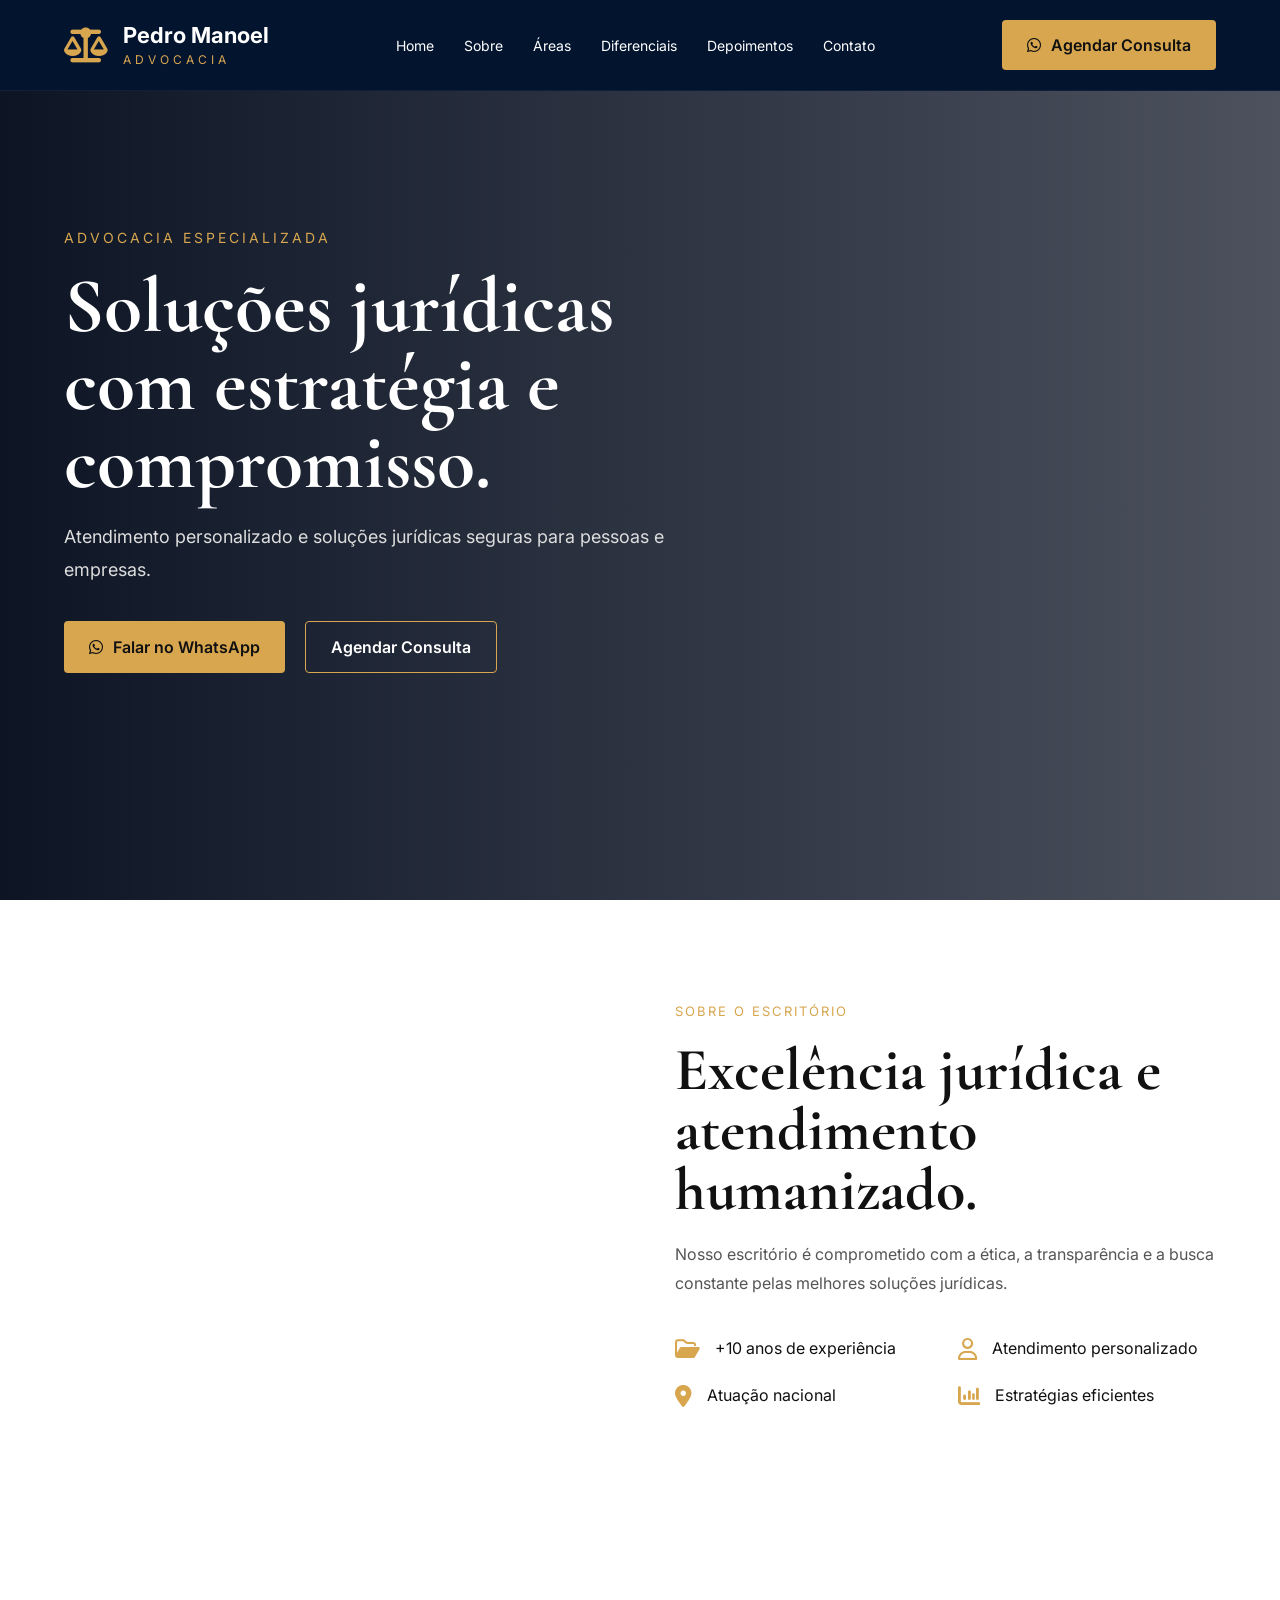
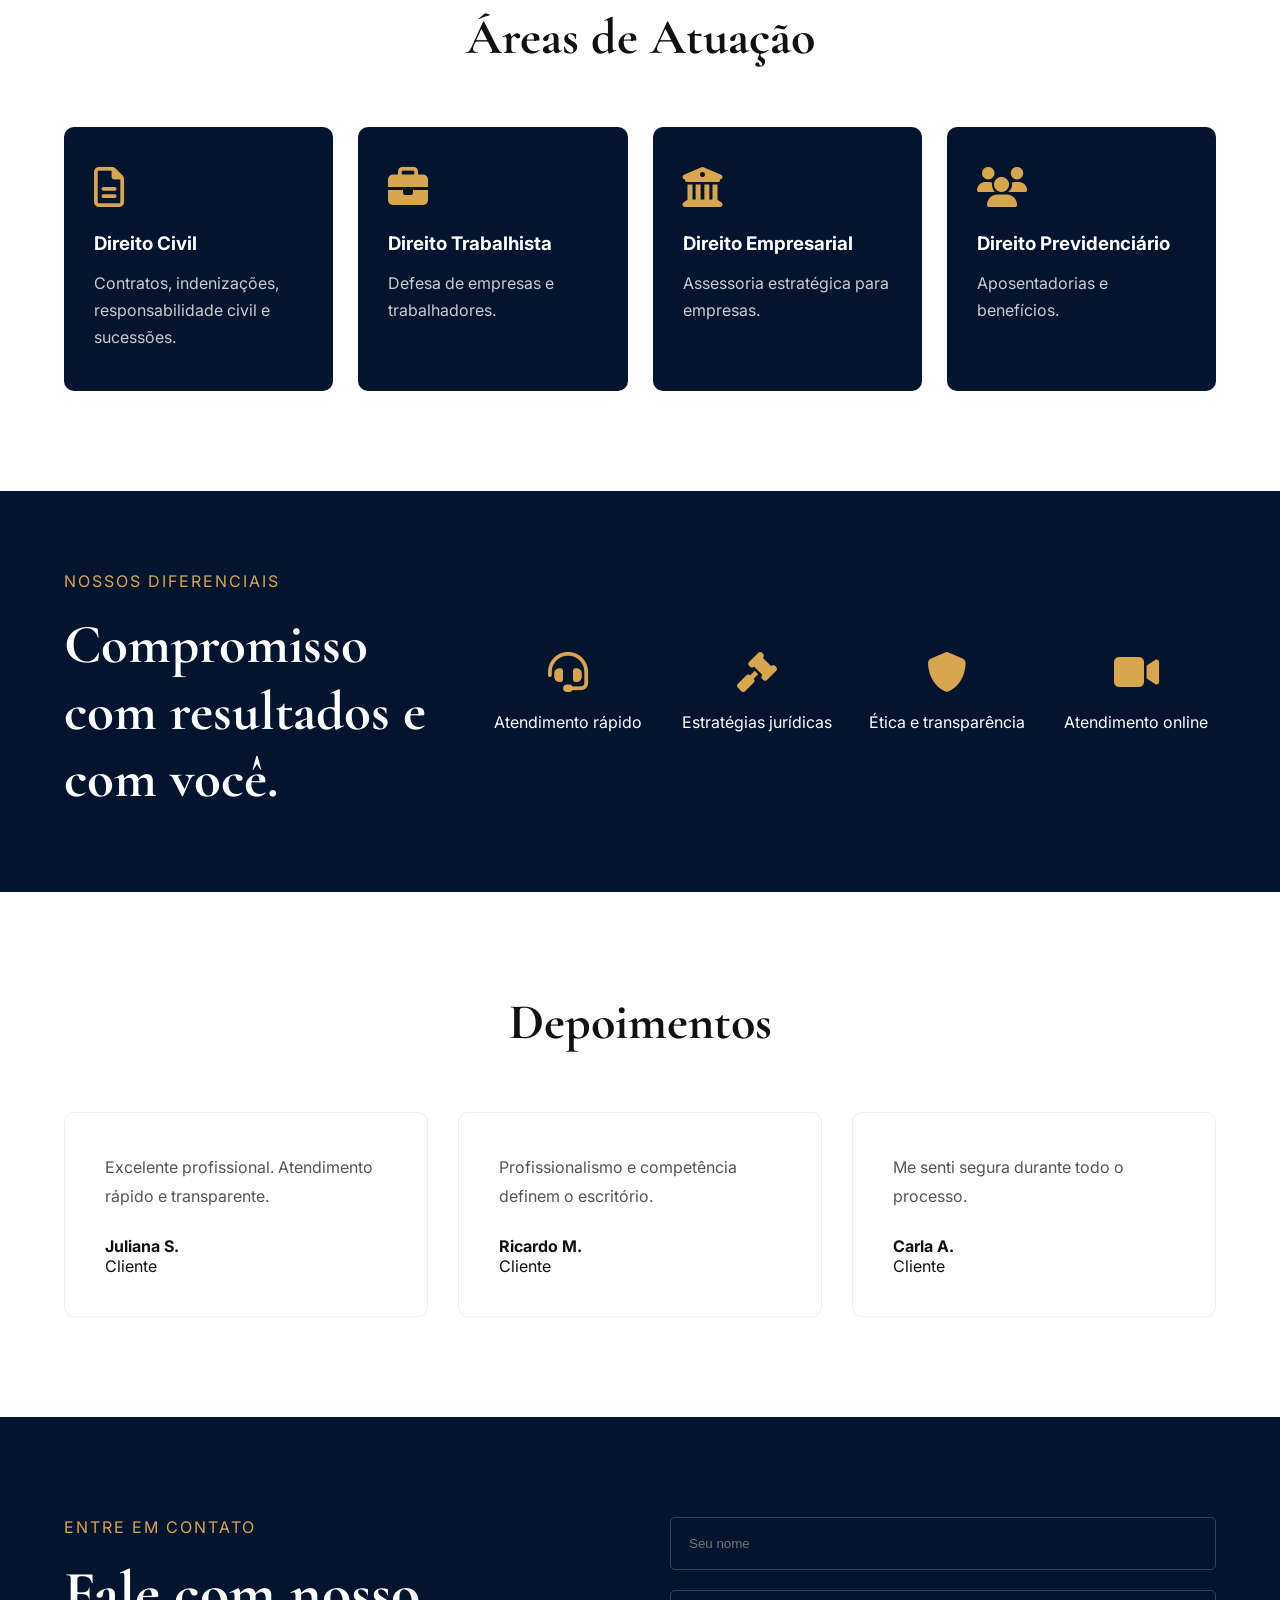
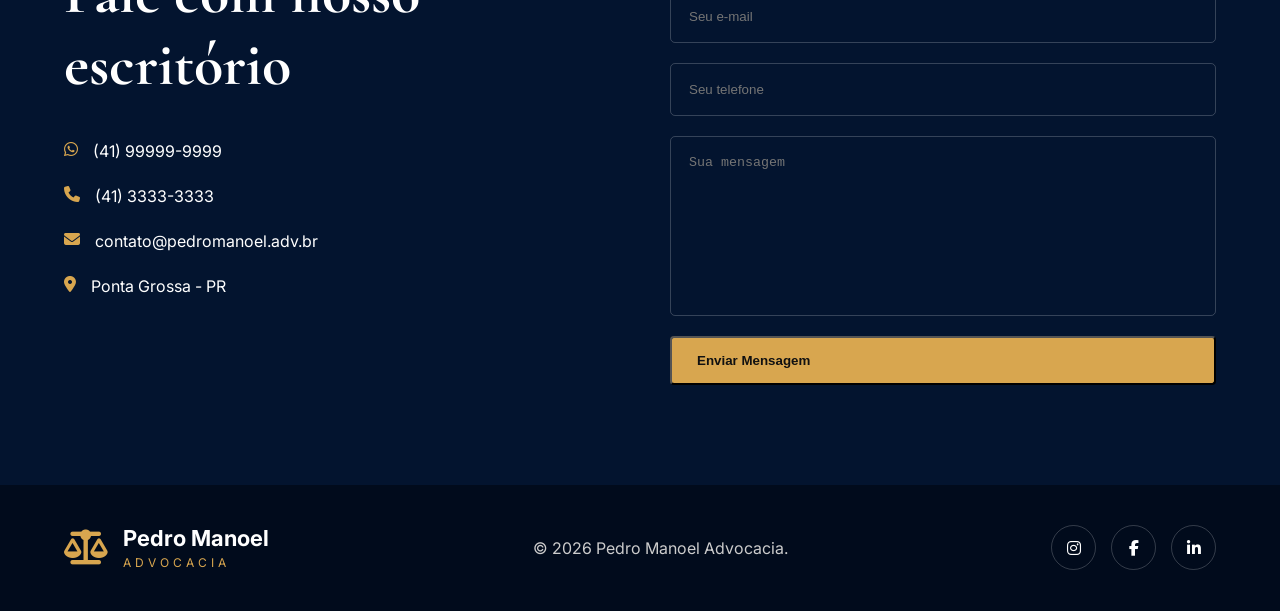
==== index.html @ 602f260d "Update index.html" ====
<!-- index.html -->
<!DOCTYPE html>
<html lang="pt-BR">

<head>
  <meta charset="UTF-8" />
  <meta name="viewport" content="width=device-width, initial-scale=1.0" />
  <title>Pedro Manoel Advocacia</title>
  <link rel="icon" type="image/svg+xml"
    href="data:image/svg+xml,%3Csvg xmlns='http://www.w3.org/2000/svg' viewBox='0 0 512 512'%3E%3Cpath fill='%23d8a64f' d='M256 0c17.7 0 32 14.3 32 32V64h96c17.7 0 32 14.3 32 32s-14.3 32-32 32H288v275.8c18.6 6.6 32 24.4 32 45.2c0 26.5-21.5 48-48 48s-48-21.5-48-48c0-20.8 13.4-38.6 32-45.2V128H128c-17.7 0-32-14.3-32-32s14.3-32 32-32H224V32c0-17.7 14.3-32 32-32zM72.8 194.5c5.7-10.4 16.6-16.9 28.5-16.9s22.8 6.5 28.5 16.9l64 117.3c5.4 9.9 5.2 21.9-.5 31.7S177.5 359 166.2 359H36.4c-11.3 0-21.7-5.9-27.4-15.6s-5.9-21.8-.5-31.7l64.3-117.2zm302.4 0c5.7-10.4 16.6-16.9 28.5-16.9s22.8 6.5 28.5 16.9l64.3 117.2c5.4 9.9 5.2 21.9-.5 31.7S475.3 359 464 359H334.2c-11.3 0-21.7-5.9-27.4-15.6s-5.9-21.8-.5-31.7l64-117.3z'/%3E%3C/svg%3E">
  <link rel="stylesheet" href="style.css">

  <!-- Google Fonts -->
  <link rel="preconnect" href="https://fonts.googleapis.com">
  <link
    href="https://fonts.googleapis.com/css2?family=Cormorant+Garamond:wght@400;500;600;700&family=Inter:wght@300;400;500;600;700&display=swap"
    rel="stylesheet">

  <!-- Icons -->
  <link rel="stylesheet" href="https://cdnjs.cloudflare.com/ajax/libs/font-awesome/6.5.1/css/all.min.css" />
</head>

<body>

  <!-- HEADER -->
  <header class="header">
    <div class="container nav-container">

      <div class="logo">
        <i class="fa-solid fa-scale-balanced"></i>
        <div>
          <h2>Pedro Manoel</h2>
          <span>ADVOCACIA</span>
        </div>
      </div>

      <nav class="nav" id="nav">
        <a href="#home">Home</a>
        <a href="#sobre">Sobre</a>
        <a href="#areas">Áreas</a>
        <a href="#diferenciais">Diferenciais</a>
        <a href="#depoimentos">Depoimentos</a>
        <a href="#contato">Contato</a>
      </nav>

      <a href="https://wa.me/5541999214387?text=Ol%C3%A1,%20gostaria%20de%20agendar%20uma%20consulta."
        class="btn desktop-btn" target="_blank" rel="noopener noreferrer">
        <i class="fa-brands fa-whatsapp"></i>
        Agendar Consulta

      </a>

      <div class="menu-mobile" id="menu-mobile">
        <i class="fa-solid fa-bars"></i>
      </div>

    </div>
  </header>

  <!-- HERO -->
  <section class="hero" id="home">

    <div class="overlay"></div>

    <div class="container hero-content">

      <div class="hero-text">

        <span class="subtitle">
          Advocacia Especializada
        </span>

        <h1>
          Soluções jurídicas
          com estratégia e
          compromisso.
        </h1>

        <p>
          Atendimento personalizado e soluções jurídicas
          seguras para pessoas e empresas.
        </p>

        <div class="hero-buttons">
          <a href="https://wa.me/5541999214387?text=Olá,%20gostaria%20de%20agendar%20uma%20consulta." class="btn gold"
            target="_blank">

            <i class="fa-brands fa-whatsapp"></i>
            Falar no WhatsApp

          </a>

          <a href="#contato" class="btn outline">
            Agendar Consulta
          </a>
        </div>

      </div>

    </div>
  </section>

  <!-- SOBRE -->
  <section class="sobre section" id="sobre">

    <div class="container sobre-grid">

      <div class="sobre-img">
        <img src="https://images.unsplash.com/photo-1556157382-97eda2d62296?q=80&w=1200&auto=format&fit=crop" alt="">
      </div>

      <div class="sobre-text">

        <span class="section-subtitle">
          Sobre o Escritório
        </span>

        <h2>
          Excelência jurídica
          e atendimento humanizado.
        </h2>

        <p>
          Nosso escritório é comprometido com a ética,
          a transparência e a busca constante pelas
          melhores soluções jurídicas.
        </p>

        <div class="sobre-items">

          <div class="item">
            <i class="fa-regular fa-folder-open"></i>
            <span>+10 anos de experiência</span>
          </div>

          <div class="item">
            <i class="fa-regular fa-user"></i>
            <span>Atendimento personalizado</span>
          </div>

          <div class="item">
            <i class="fa-solid fa-location-dot"></i>
            <span>Atuação nacional</span>
          </div>

          <div class="item">
            <i class="fa-solid fa-chart-column"></i>
            <span>Estratégias eficientes</span>
          </div>

        </div>

      </div>

    </div>

  </section>

  <!-- AREAS -->
  <section class="areas section" id="areas">

    <div class="container">

      <div class="section-title">
        <h2>Áreas de Atuação</h2>
      </div>

      <div class="cards">

        <div class="card">
          <i class="fa-regular fa-file-lines"></i>
          <h3>Direito Civil</h3>
          <p>
            Contratos, indenizações,
            responsabilidade civil e sucessões.
          </p>
        </div>

        <div class="card">
          <i class="fa-solid fa-briefcase"></i>
          <h3>Direito Trabalhista</h3>
          <p>
            Defesa de empresas e trabalhadores.
          </p>
        </div>

        <div class="card">
          <i class="fa-solid fa-building-columns"></i>
          <h3>Direito Empresarial</h3>
          <p>
            Assessoria estratégica para empresas.
          </p>
        </div>

        <div class="card">
          <i class="fa-solid fa-users"></i>
          <h3>Direito Previdenciário</h3>
          <p>
            Aposentadorias e benefícios.
          </p>
        </div>

      </div>

    </div>

  </section>

  <!-- DIFERENCIAIS -->
  <section class="diferenciais" id="diferenciais">

    <div class="container diferenciais-grid">

      <div class="diferenciais-text">
        <span>Nossos Diferenciais</span>

        <h2>
          Compromisso com
          resultados e com você.
        </h2>
      </div>

      <div class="diferenciais-items">

        <div class="dif">
          <i class="fa-solid fa-headset"></i>
          <p>Atendimento rápido</p>
        </div>

        <div class="dif">
          <i class="fa-solid fa-gavel"></i>
          <p>Estratégias jurídicas</p>
        </div>

        <div class="dif">
          <i class="fa-solid fa-shield"></i>
          <p>Ética e transparência</p>
        </div>

        <div class="dif">
          <i class="fa-solid fa-video"></i>
          <p>Atendimento online</p>
        </div>

      </div>

    </div>

  </section>

  <!-- DEPOIMENTOS -->
  <section class="depoimentos section" id="depoimentos">

    <div class="container">

      <div class="section-title">
        <h2>Depoimentos</h2>
      </div>

      <div class="depoimentos-grid">

        <div class="dep">
          <p>
            Excelente profissional.
            Atendimento rápido e transparente.
          </p>

          <strong>Juliana S.</strong>
          <span>Cliente</span>
        </div>

        <div class="dep">
          <p>
            Profissionalismo e competência
            definem o escritório.
          </p>

          <strong>Ricardo M.</strong>
          <span>Cliente</span>
        </div>

        <div class="dep">
          <p>
            Me senti segura durante todo o processo.
          </p>

          <strong>Carla A.</strong>
          <span>Cliente</span>
        </div>

      </div>

    </div>

  </section>

  <!-- CONTATO -->
  <section class="contato" id="contato">

    <div class="container contato-grid">

      <div class="contato-info">

        <span>Entre em Contato</span>

        <h2>Fale com nosso escritório</h2>

        <div class="contact-item">
          <i class="fa-brands fa-whatsapp"></i>
          <p>(41) 99999-9999</p>
        </div>

        <div class="contact-item">
          <i class="fa-solid fa-phone"></i>
          <p>(41) 3333-3333</p>
        </div>

        <div class="contact-item">
          <i class="fa-solid fa-envelope"></i>
          <p>contato@pedromanoel.adv.br</p>
        </div>

        <div class="contact-item">
          <i class="fa-solid fa-location-dot"></i>
          <p>Ponta Grossa - PR</p>
        </div>

      </div>

      <form  action="https://formsubmit.co/ajax/contato@pedromanoel.adv.br"  method="POST" class="form" id="contact-form">

        <input type="text" name="nome" placeholder="Seu nome" required>
        <input type="email" name="email" placeholder="Seu e-mail" required>
        <input type="text" name="telefone" placeholder="Seu telefone" required>
        <textarea name="mensagem" placeholder="Sua mensagem" required></textarea>

        <input type="hidden" name="_subject" value="Novo contato do site">
        <input type="hidden" name="_captcha" value="false">
        <input type="hidden" name="_template" value="table">

        <button type="submit" class="btn gold">
          Enviar Mensagem
        </button>

      </form>
    </div>

  </section>

  <!-- FOOTER -->
  <footer class="footer">

    <div class="container footer-content">

      <div class="logo">
        <i class="fa-solid fa-scale-balanced"></i>

        <div>
          <h2>Pedro Manoel</h2>
          <span>ADVOCACIA</span>
        </div>
      </div>

      <p>
        © 2026 Pedro Manoel Advocacia.
      </p>

      <div class="social">

        <a href="#">
          <i class="fa-brands fa-instagram"></i>
        </a>

        <a href="#">
          <i class="fa-brands fa-facebook-f"></i>
        </a>

        <a href="#">
          <i class="fa-brands fa-linkedin-in"></i>
        </a>

      </div>

    </div>

  </footer>
  <div class="popup" id="popup">
    <div class="popup-box">
      <i class="fa-solid fa-circle-check"></i>
      <h3>Mensagem enviada!</h3>
      <p>Obrigado pelo contato. Retornaremos em breve.</p>
      <button id="close-popup">OK</button>
    </div>
  </div>

  <script src="script.js"></script>



</body>

</html>
---- style.css ----
/* style.css */

*{
  margin:0;
  padding:0;
  box-sizing:border-box;
}

html{
  scroll-behavior:smooth;
}

body{
  font-family:'Inter',sans-serif;
  background:#fff;
  color:#111;
}

img{
  width:100%;
  display:block;
}

a{
  text-decoration:none;
}

.container{
  width:90%;
  max-width:1200px;
  margin:auto;
}

.section{
  padding:100px 0;
}

/* HEADER */

.header{
  position:fixed;
  width:100%;
  top:0;
  left:0;
  z-index:999;
  background:#03142f;
  border-bottom:1px solid rgba(255,255,255,.05);
}

.nav-container{
  display:flex;
  justify-content:space-between;
  align-items:center;
  height:90px;
}

.logo{
  display:flex;
  align-items:center;
  gap:15px;
  color:#d8a64f;
}

.logo i{
  font-size:35px;
}

.logo h2{
  font-size:22px;
  color:#fff;
}

.logo span{
  letter-spacing:4px;
  font-size:12px;
}

.nav{
  display:flex;
  gap:30px;
}

.nav a{
  color:#fff;
  font-size:14px;
  transition:.3s;
}

.nav a:hover{
  color:#d8a64f;
}

.btn{
  padding:15px 25px;
  border-radius:4px;
  display:inline-flex;
  align-items:center;
  gap:10px;
  font-weight:600;
  transition:.3s;
}

.gold{
  background:#d8a64f;
  color:#111;
}

.gold:hover{
  transform:translateY(-2px);
}

.outline{
  border:1px solid #d8a64f;
  color:#fff;
}

.desktop-btn{
  background:#d8a64f;
  color:#111;
}

.menu-mobile{
  display:none;
  color:#fff;
  font-size:28px;
  cursor:pointer;
}

/* HERO */

.hero{
  height:100vh;
  background:
  linear-gradient(to right,
  rgba(0,8,25,.95),
  rgba(0,8,25,.7)),
  url('./img/Slide1.jpg')
  center/cover no-repeat;

  display:flex;
  align-items:center;
  position:relative;
}

.hero-content{
  position:relative;
  z-index:2;
}

.hero-text{
  max-width:650px;
}

.subtitle{
  color:#d8a64f;
  text-transform:uppercase;
  letter-spacing:3px;
  font-size:14px;
}

.hero h1{
  font-family:'Cormorant Garamond',serif;
  color:#fff;
  font-size:78px;
  line-height:1;
  margin:20px 0;
}

.hero p{
  color:#ddd;
  font-size:18px;
  line-height:1.8;
  margin-bottom:35px;
}

.hero-buttons{
  display:flex;
  gap:20px;
  flex-wrap:wrap;
}

/* SOBRE */

.sobre-grid{
  display:grid;
  grid-template-columns:1fr 1fr;
  gap:70px;
  align-items:center;
}

.sobre-img img{
  border-radius:12px;
}

.section-subtitle{
  color:#d8a64f;
  text-transform:uppercase;
  letter-spacing:2px;
  font-size:13px;
}

.sobre h2{
  font-family:'Cormorant Garamond',serif;
  font-size:60px;
  margin:20px 0;
  line-height:1;
}

.sobre p{
  line-height:1.8;
  color:#555;
}

.sobre-items{
  margin-top:40px;
  display:grid;
  grid-template-columns:1fr 1fr;
  gap:25px;
}

.item{
  display:flex;
  gap:15px;
  align-items:flex-start;
}

.item i{
  color:#d8a64f;
  font-size:22px;
}

/* TITULOS */

.section-title{
  text-align:center;
  margin-bottom:60px;
}

.section-title h2{
  font-family:'Cormorant Garamond',serif;
  font-size:50px;
}

/* CARDS */

.cards{
  display:grid;
  grid-template-columns:repeat(4,1fr);
  gap:25px;
}

.card{
  background:#03142f;
  padding:40px 30px;
  border-radius:10px;
  color:#fff;
  transition:.3s;
}

.card:hover{
  transform:translateY(-10px);
}

.card i{
  color:#d8a64f;
  font-size:40px;
  margin-bottom:25px;
}

.card h3{
  margin-bottom:15px;
}

.card p{
  color:#ccc;
  line-height:1.7;
}

/* DIFERENCIAIS */

.diferenciais{
  background:#03142f;
  padding:80px 0;
}

.diferenciais-grid{
  display:grid;
  grid-template-columns:1fr 2fr;
  gap:60px;
  align-items:center;
}

.diferenciais-text span{
  color:#d8a64f;
  text-transform:uppercase;
  letter-spacing:2px;
}

.diferenciais-text h2{
  color:#fff;
  font-family:'Cormorant Garamond',serif;
  font-size:55px;
  margin-top:20px;
}

.diferenciais-items{
  display:grid;
  grid-template-columns:repeat(4,1fr);
  gap:30px;
}

.dif{
  text-align:center;
  color:#fff;
}

.dif i{
  color:#d8a64f;
  font-size:40px;
  margin-bottom:20px;
}

/* DEPOIMENTOS */

.depoimentos-grid{
  display:grid;
  grid-template-columns:repeat(3,1fr);
  gap:30px;
}

.dep{
  border:1px solid #eee;
  padding:40px;
  border-radius:10px;
}

.dep p{
  line-height:1.8;
  color:#555;
  margin-bottom:25px;
}

.dep strong{
  display:block;
}

/* CONTATO */

.contato{
  background:#03142f;
  padding:100px 0;
}

.contato-grid{
  display:grid;
  grid-template-columns:1fr 1fr;
  gap:60px;
}

.contato-info{
  color:#fff;
}

.contato-info span{
  color:#d8a64f;
  text-transform:uppercase;
  letter-spacing:2px;
}

.contato-info h2{
  font-family:'Cormorant Garamond',serif;
  font-size:60px;
  margin:20px 0 40px;
}

.contact-item{
  display:flex;
  gap:15px;
  margin-bottom:25px;
}

.contact-item i{
  color:#d8a64f;
}

.form{
  display:flex;
  flex-direction:column;
  gap:20px;
}

.form input,
.form textarea{
  background:transparent;
  border:1px solid rgba(255,255,255,.2);
  padding:18px;
  color:#fff;
  border-radius:5px;
}

.form textarea{
  height:180px;
  resize:none;
}

/* FOOTER */

.footer{
  background:#010b1c;
  padding:40px 0;
}

.footer-content{
  display:flex;
  justify-content:space-between;
  align-items:center;
  gap:30px;
  flex-wrap:wrap;
}

.footer p{
  color:#ccc;
}

.social{
  display:flex;
  gap:15px;
}

.social a{
  width:45px;
  height:45px;
  border:1px solid rgba(255,255,255,.2);
  border-radius:50%;
  display:flex;
  align-items:center;
  justify-content:center;
  color:#fff;
}

/* RESPONSIVO */

@media(max-width:1100px){

  .cards{
    grid-template-columns:repeat(2,1fr);
  }

  .depoimentos-grid{
    grid-template-columns:1fr;
  }

  .diferenciais-grid{
    grid-template-columns:1fr;
  }

  .diferenciais-items{
    grid-template-columns:repeat(2,1fr);
  }

}

@media(max-width:900px){

  .nav{
    position:fixed;
    top:90px;
    right:-100%;
    width:100%;
    height:calc(100vh - 90px);
    background:#03142f;
    flex-direction:column;
    padding:50px;
    transition:.4s;
  }

  .nav.active{
    right:0;
  }

  .menu-mobile{
    display:block;
  }

  .desktop-btn{
    display:none;
  }

  .hero h1{
    font-size:55px;
  }

  .sobre-grid,
  .contato-grid{
    grid-template-columns:1fr;
  }

}

@media(max-width:700px){

  .hero{
    height:auto;
    padding:180px 0 120px;
  }

  .hero h1{
    font-size:46px;
  }

  .sobre h2,
  .contato-info h2{
    font-size:42px;
  }

  .section-title h2{
    font-size:40px;
  }

  .cards{
    grid-template-columns:1fr;
  }

  .diferenciais-items{
    grid-template-columns:1fr;
  }

  .sobre-items{
    grid-template-columns:1fr;
  }

}
.popup{
  position:fixed;
  inset:0;
  background:rgba(0,0,0,.65);
  display:none;
  align-items:center;
  justify-content:center;
  z-index:9999;
}

.popup.active{
  display:flex;
}

.popup-box{
  background:#fff;
  width:90%;
  max-width:420px;
  padding:40px 30px;
  border-radius:12px;
  text-align:center;
}

.popup-box i{
  font-size:55px;
  color:#d8a64f;
  margin-bottom:20px;
}

.popup-box h3{
  font-size:26px;
  color:#03142f;
  margin-bottom:10px;
}

.popup-box p{
  color:#555;
  margin-bottom:25px;
}

.popup-box button{
  border:0;
  background:#d8a64f;
  color:#111;
  padding:14px 30px;
  border-radius:4px;
  font-weight:700;
  cursor:pointer;
}
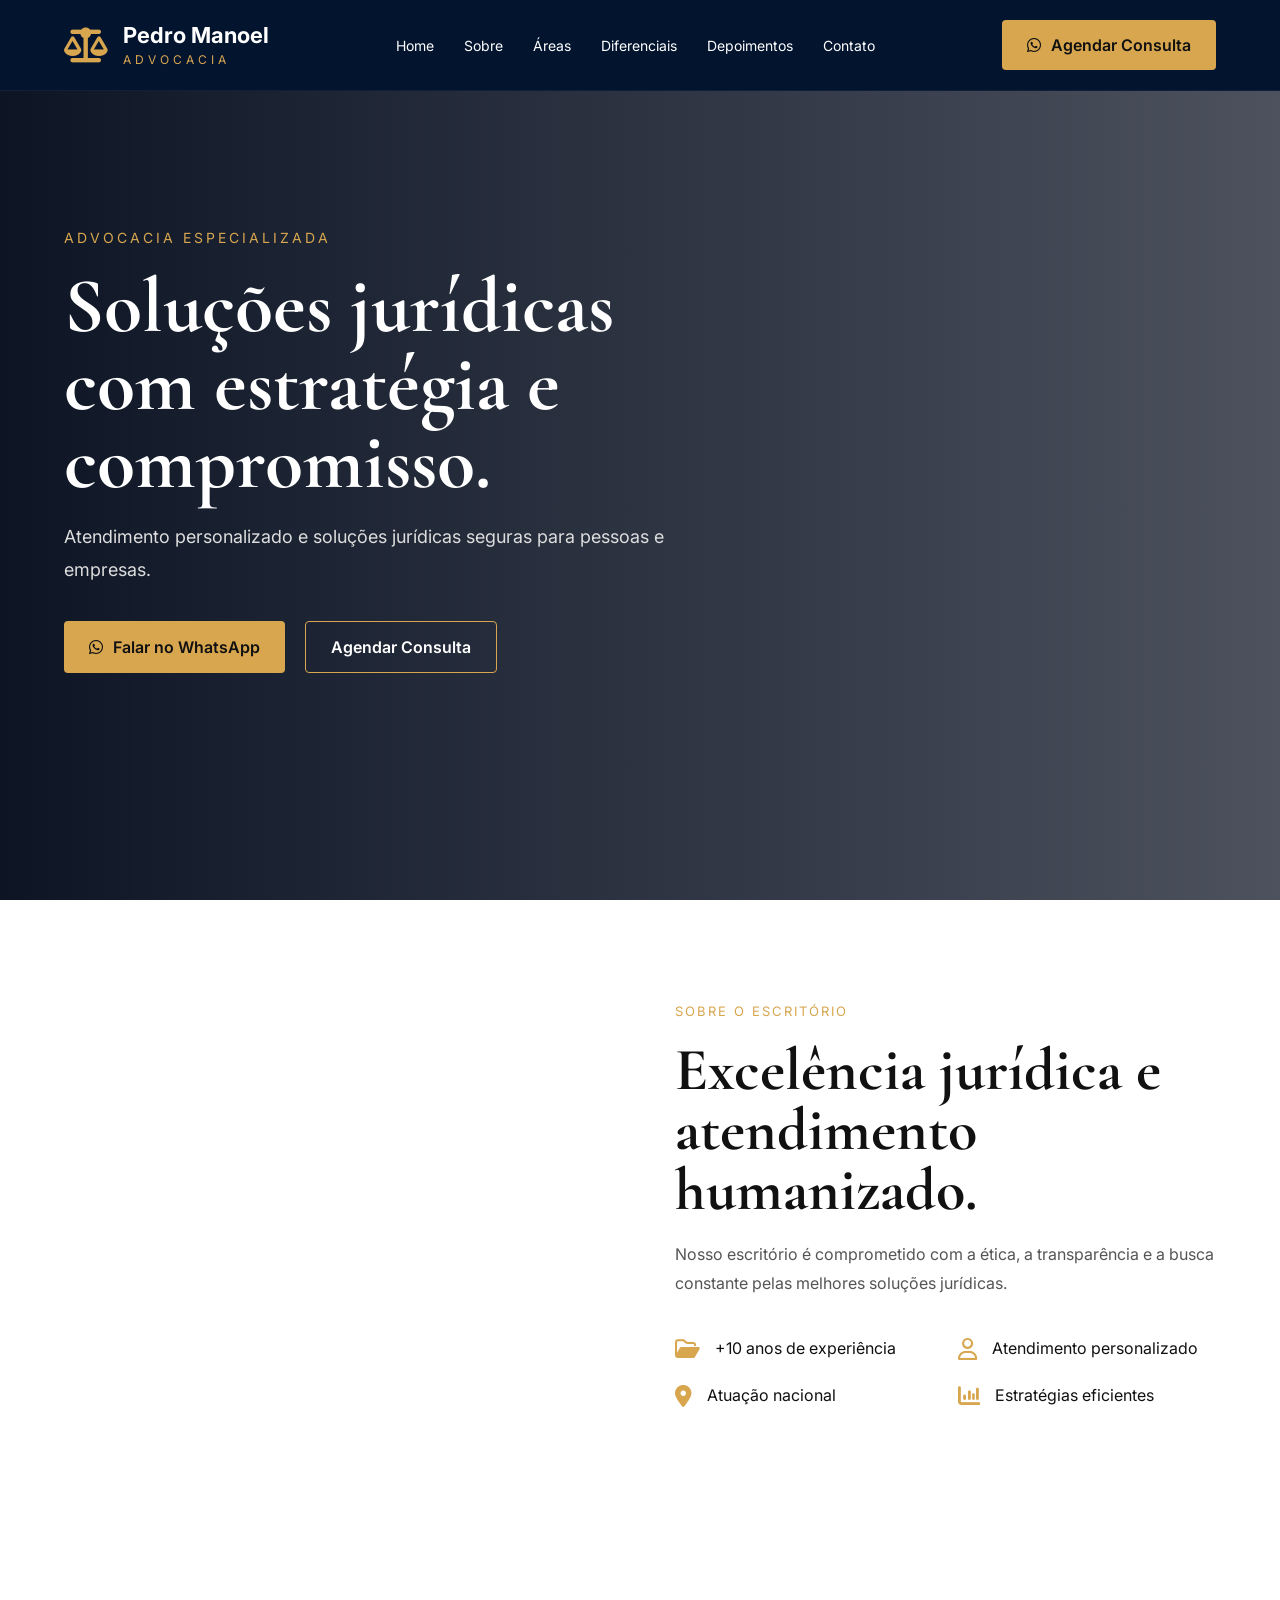
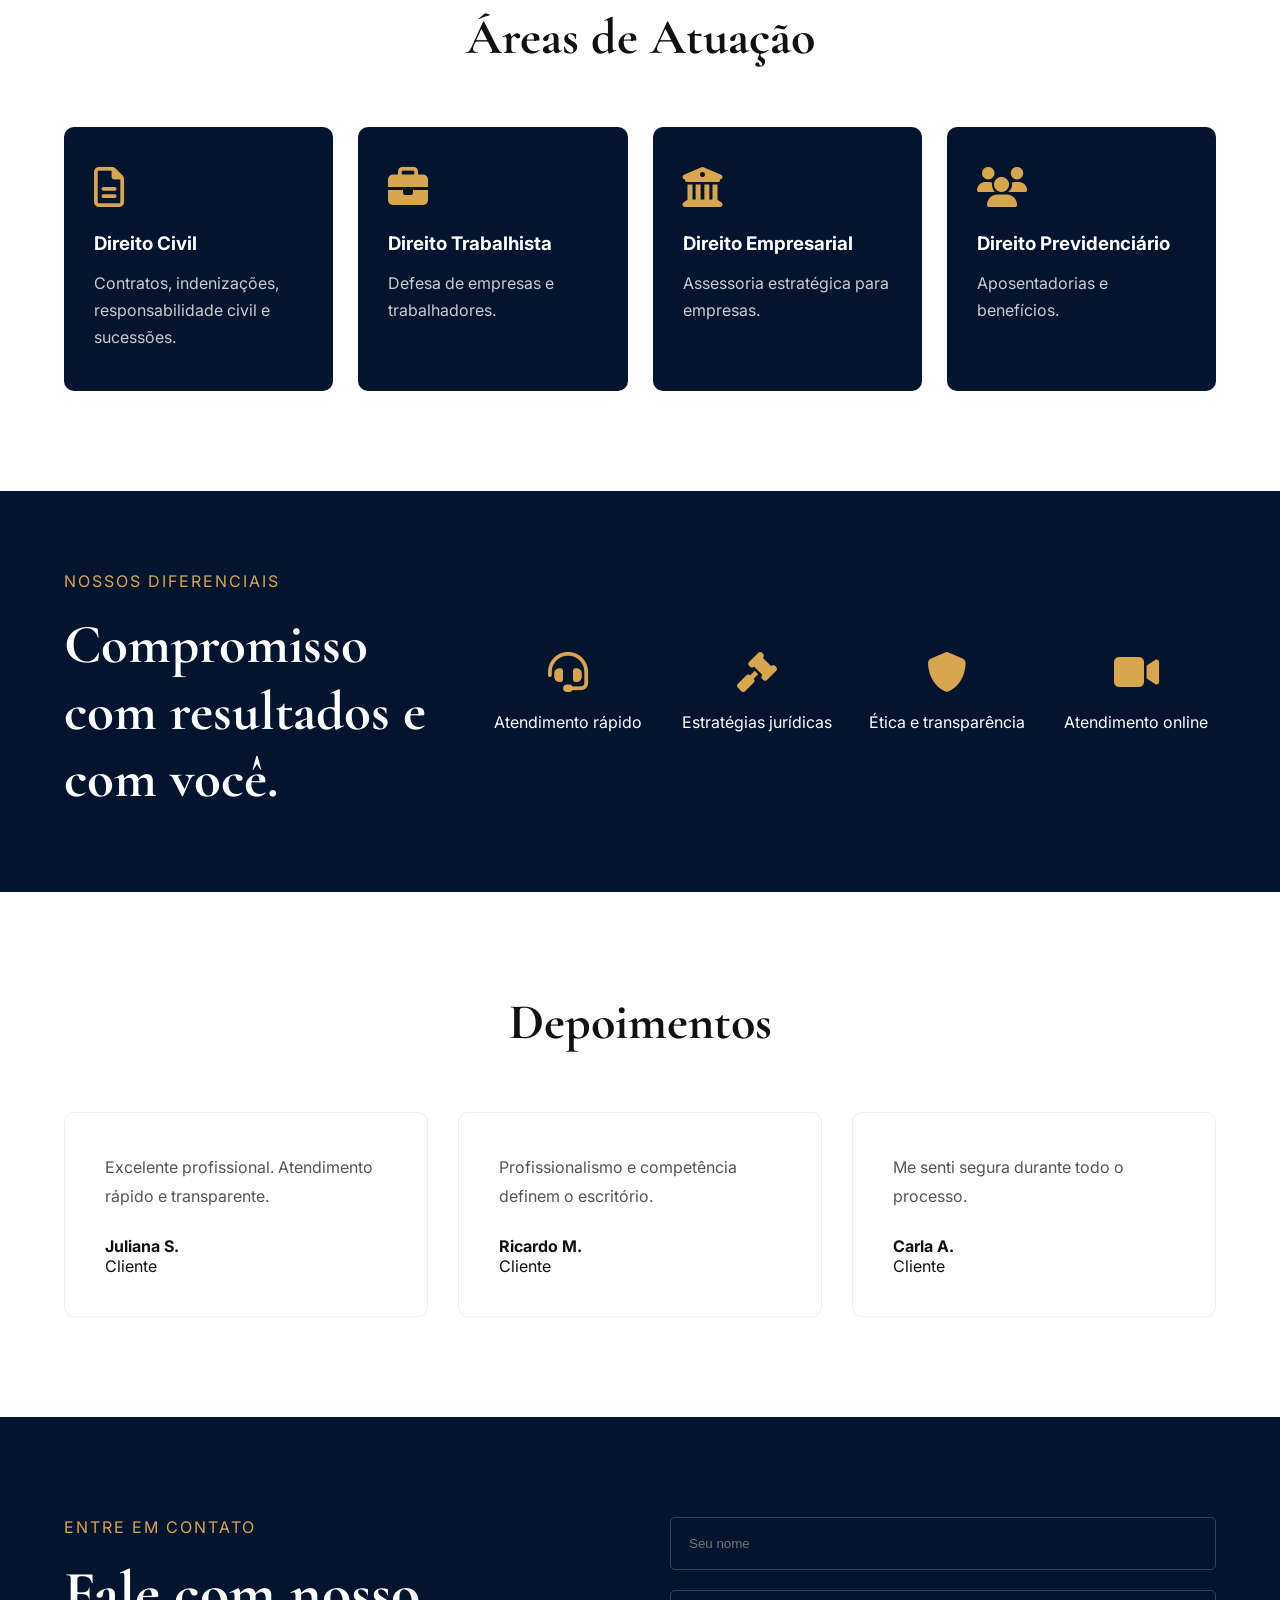
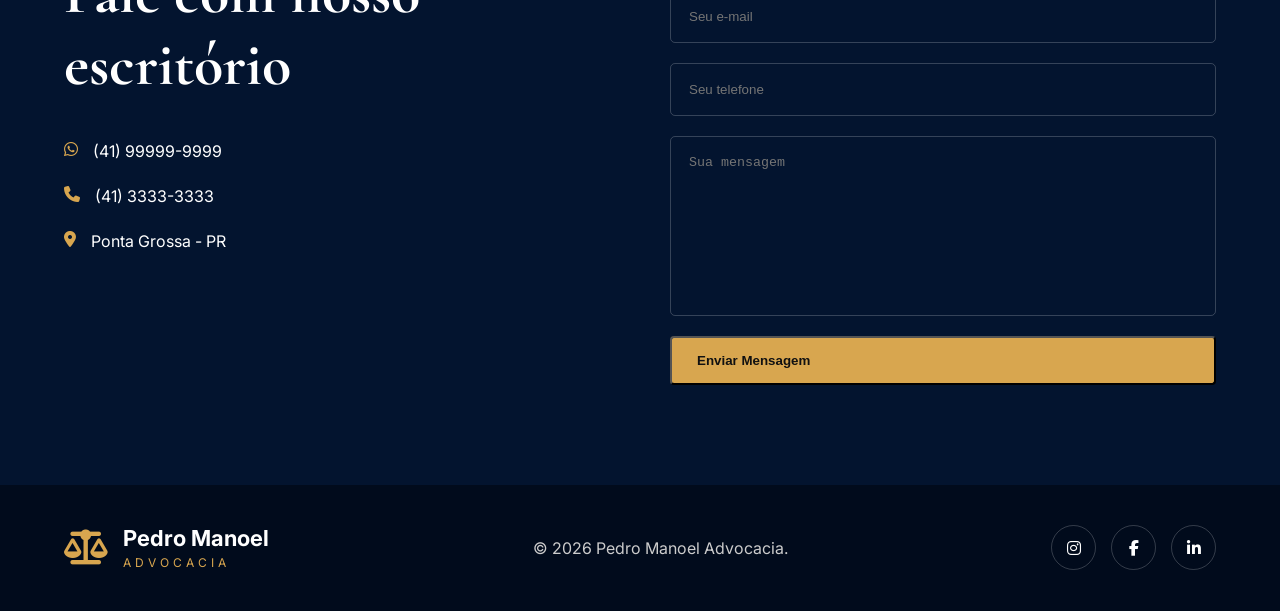
==== commit 4f411c98: "Update index.html" ====
--- a/index.html
+++ b/index.html
@@ -316,11 +316,6 @@
         </div>
 
         <div class="contact-item">
-          <i class="fa-solid fa-envelope"></i>
-          <p>contato@pedromanoel.adv.br</p>
-        </div>
-
-        <div class="contact-item">
           <i class="fa-solid fa-location-dot"></i>
           <p>Ponta Grossa - PR</p>
         </div>
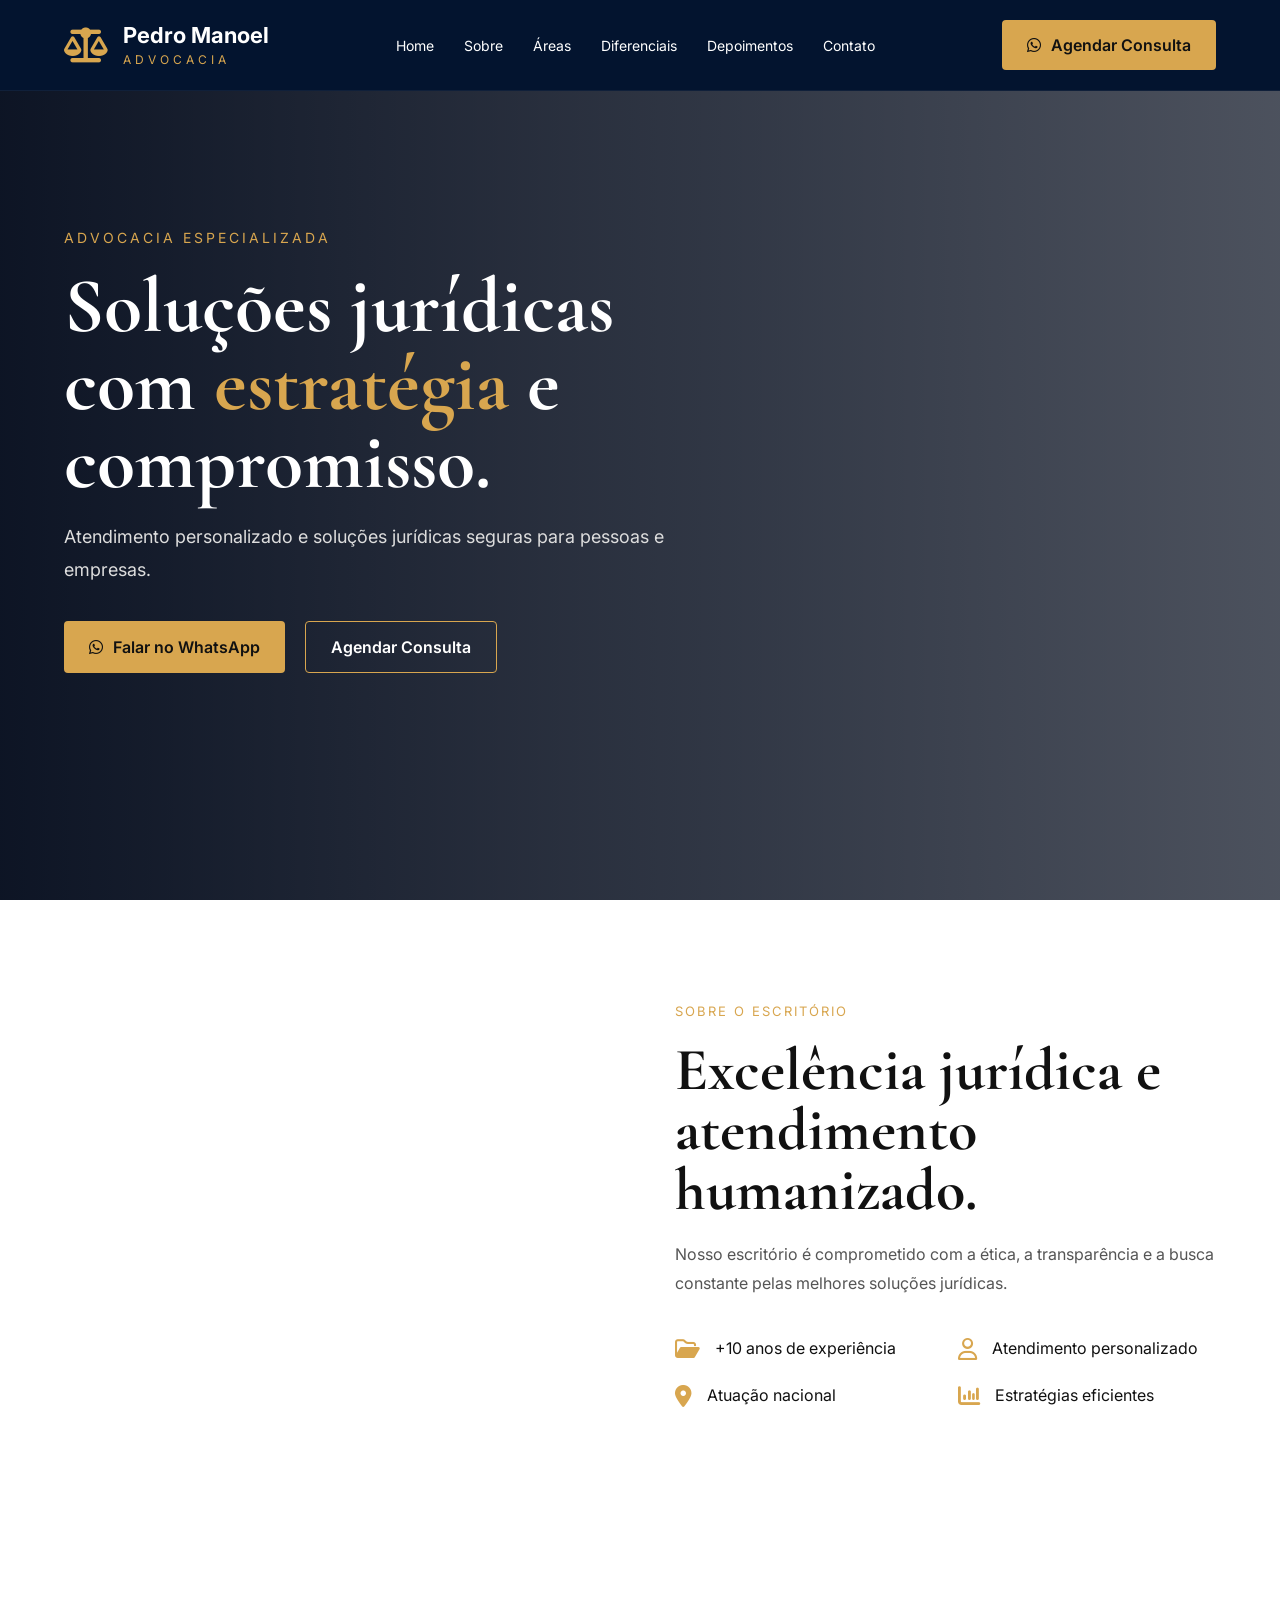
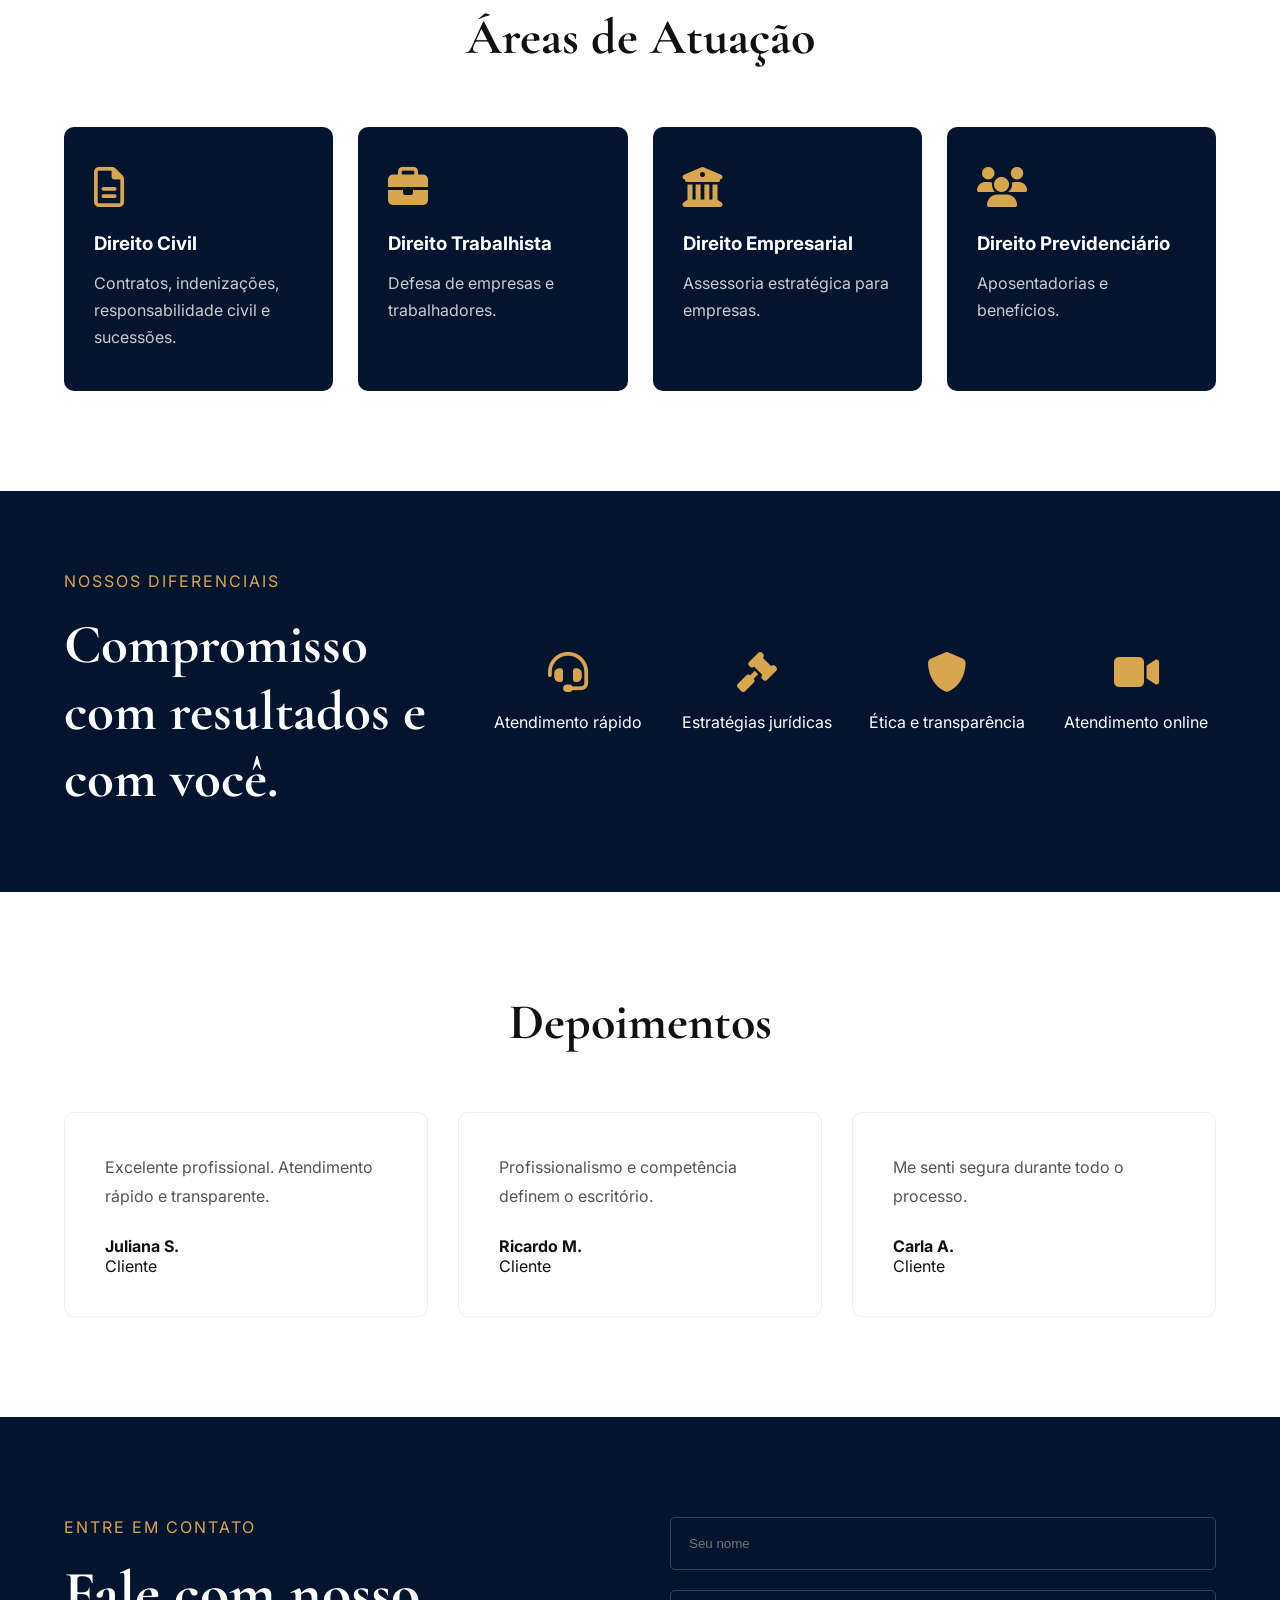
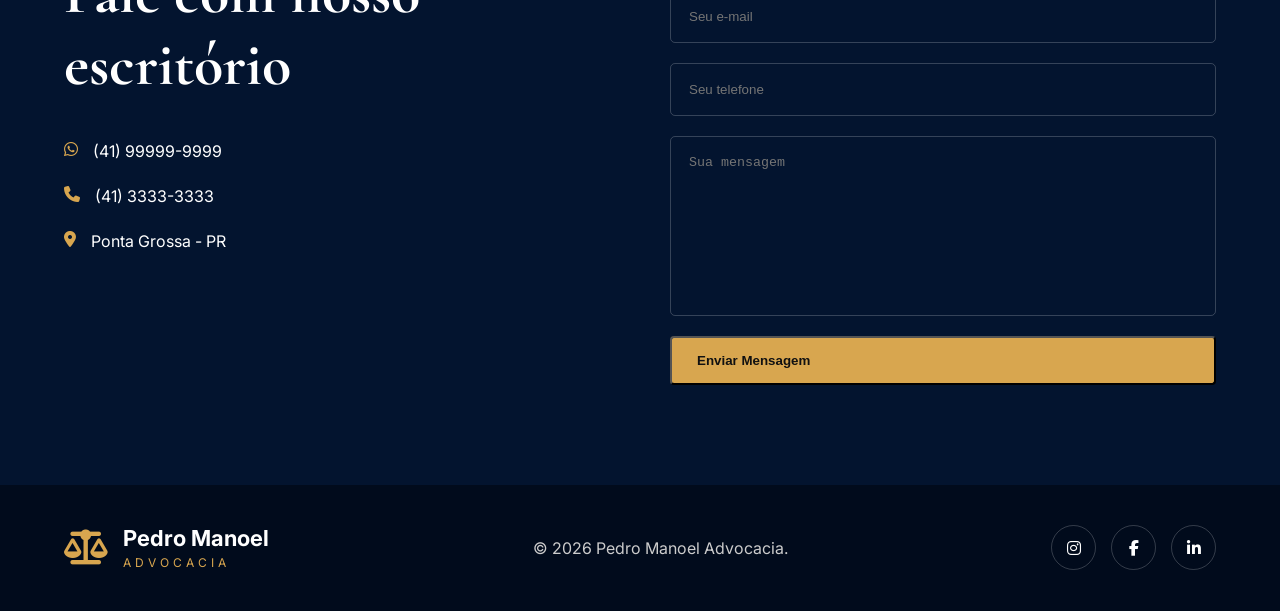
==== commit d4c2514b: "cor do texto no hero. 161" ====
--- a/index.html
+++ b/index.html
@@ -72,7 +72,7 @@
 
         <h1>
           Soluções jurídicas
-          com estratégia e
+          com <span class="gold-text">estratégia</span> e
           compromisso.
         </h1>
 
--- a/style.css
+++ b/style.css
@@ -164,6 +164,9 @@
   font-size:78px;
   line-height:1;
   margin:20px 0;
+}
+.gold-text{
+  color:#d8a64f;
 }
 
 .hero p{
